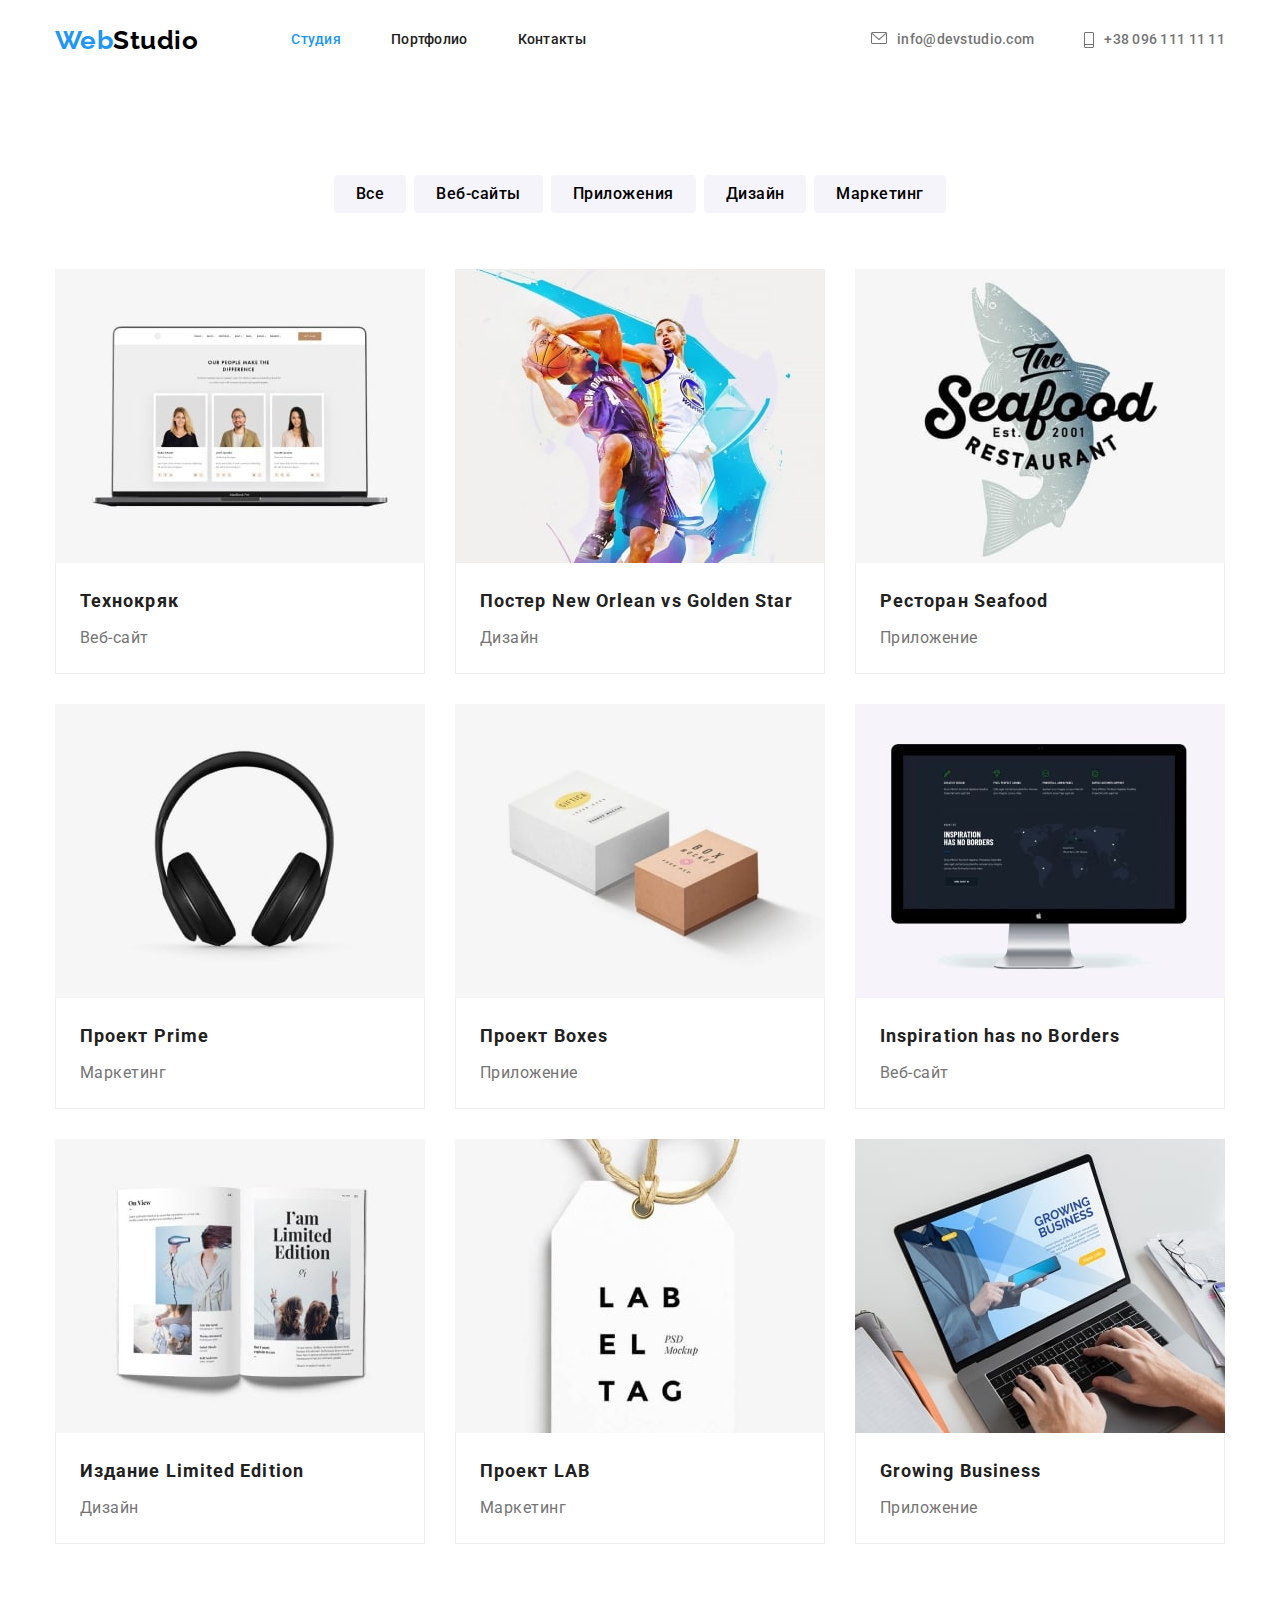
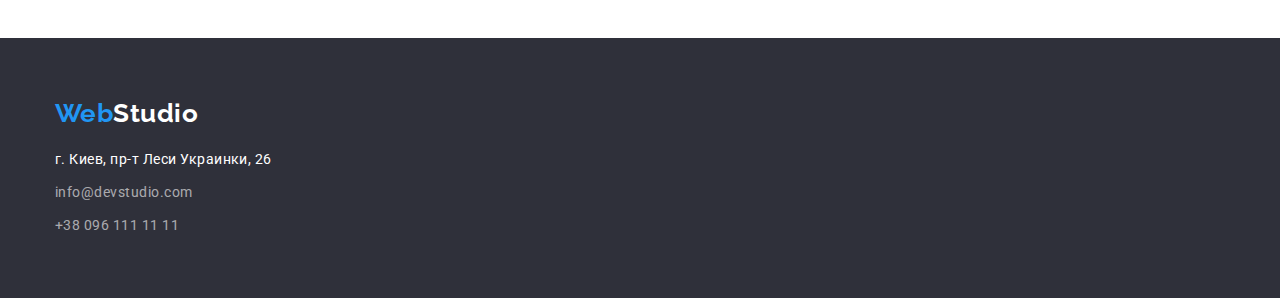
==== portfolio.html @ 9ee57192 "svg псевдокласы" ====
<!DOCTYPE html>
<html lang="ru">

<head>
    <meta charset="UTF-8">
    <meta name="viewport" content="width=device-width, initial-scale=1.0">
    <title>WebStudio</title>
    <link rel="stylesheet" href="./css/normalize.css">
    <link
        href="https://fonts.googleapis.com/css2?family=Raleway:wght@700&family=Roboto:wght@400;500;700;900&display=swap"
        rel="stylesheet">
    <link rel="stylesheet" href="./css/style.css">
    
</head>

<body>
    <header class="header">
        <div class="container">
            <nav class="hn">
                <ul class="header-nav res-marg-pad">
                    <li class="item">
                        <a href="./index.html" class="logo">
                            Web<span class="logo-studio">Studio</span>
                        </a>
                    </li>
                    <li class="item">
                        <a class="header-nav-static header-hover current" href="./index.html">Студия</a>
                    </li>
                    <li class="item">
                        <a class="header-nav-static header-hover" href="./portfolio.html">Портфолио</a>
                    </li>
                    <li class="item">
                        <a class="header-nav-static header-hover" href="#">Контакты</a>
                    </li>
                </ul>
            </nav>
            <ul class="header-cont res-marg-pad">
                <li class="item">
                    <a class="header-cont-static header-hover mail" href="mailto:info@devstudio.com">info@devstudio.com</a>
                </li>
                <li class="item">
                    <a class="header-cont-static header-hover tel" href="tel:+380961111111">+38 096 111 11 11</a>
                </li>
            </ul>
        </div>
    </header>
    <main class="main">
        <section class="main-portfolio">
            <div class="container">
                <div class="container-list">
                    <h2 class="name visually-hidden res-marg-pad">Наши проекты</h2>
                    <ul class="main-portfolio-list res-marg-pad">
                        <li class="item">
                            <button class="bt" type="button">Все</button>
                        </li>
                        <li class="item">
                            <button class="bt" type="button">Веб-сайты</button>
                        </li>
                        <li class="item">
                            <button class="bt" type="button">Приложения</button>
                        </li>
                        <li class="item">
                            <button class="bt" type="button">Дизайн</button>
                        </li>
                        <li class="item">
                            <button class="bt" type="button">Маркетинг</button>
                        </li>
                    </ul>
                </div>
                <div class="container-project">
                    <ul class="main-portfolio-project res-marg-pad">
                        <li class="item">
                            <a href="#" class="link">
                                <img src="./images/technocrack.jpg" alt="Технокряк" width="370" class="img">
                                <div class="frame">
                                    <h2 class="name res-marg-pad">Технокряк</h2>
                                    <p class="project res-marg-pad">Веб-сайт</p>
                                </div>
                            </a>
                        </li>
                        <li class="item">
                            <a href="#" class="link">
                                <img src="./images/poster.jpg" alt="Постер New Orlean vs Golden Star" width="370" class="img">
                                <div class="frame">
                                    <h2 class="name res-marg-pad">Постер New Orlean vs Golden Star</h2>
                                    <p class="project res-marg-pad">Дизайн</p>
                                </div>
                            </a>
                        </li>
                        <li class="item">
                            <a href="#" class="link">
                                <img src="./images/seafood.jpg" alt="Ресторан Seafood" width="370" class="img">
                                <div class="frame">
                                    <h2 class="name res-marg-pad">Ресторан Seafood</h2>
                                    <p class="project res-marg-pad">Приложение</p>
                                </div>
                            </a>
                        </li>
                        <li class="item">
                            <a href="#" class="link">
                                <img src="./images/prime.jpg" alt="Проект Prime" width="370" class="img">
                                <div class="frame">         
                                    <h2 class="name res-marg-pad">Проект Prime</h2>
                                    <p class="project res-marg-pad">Маркетинг</p>
                                </div>
                            </a>
                        </li>
                        <li class="item">
                            <a href="#" class="link">
                                <img src="./images/boxes.jpg" alt="Проект Boxes" width="370" class="img">
                                <div class="frame">
                                    <h2 class="name res-marg-pad">Проект Boxes</h2>
                                    <p class="project res-marg-pad">Приложение</p>
                                </div>
                            </a>
                        </li>
                        <li class="item">
                            <a href="#" class="link">
                                <img src="./images/borders.jpg" alt="Inspiration has no Borders" width="370" class="img">
                                <div class="frame">
                                    <h2 class="name res-marg-pad">Inspiration has no Borders</h2>
                                    <p class="project res-marg-pad">Веб-сайт</p>
                                </div>
                            </a>
                        </li>
                        <li class="item">
                            <a href="#" class="link">
                                <img src="./images/edition.jpg" alt="Издание Limited Edition" width="370" class="img">
                                <div class="frame">
                                    <h2 class="name res-marg-pad">Издание Limited Edition</h2>
                                    <p class="project res-marg-pad">Дизайн</p>
                                </div>
                            </a>
                        </li>
                        <li class="item">
                            <a href="#" class="link">
                                <img src="./images/lab.jpg" alt="Проект LAB" width="370" class="img">
                                <div class="frame">
                                    <h2 class="name res-marg-pad">Проект LAB</h2>
                                    <p class="project res-marg-pad">Маркетинг</p>
                                </div>
                            </a>
                        </li>
                        <li class="item">
                            <a href="#" class="link">
                                <img src="./images/growing.jpg" alt="Growing Business" width="370" class="img">
                                <div class="frame">
                                    <h2 class="name res-marg-pad">Growing Business</h2>
                                    <p class="project res-marg-pad">Приложение</p>
                                </div>
                            </a>
                        </li>
                    </ul>
                </div>
            </div>
        </section>
    </main>
    <footer class="footer">
        <div class="container">
            <a href="./index.html" class="logo">
                Web<span class="logo-studio">Studio</span>
            </a>
            <address class="footer-address">
                <a href="#" class="footer-address-geo">г. Киев, пр-т Леси Украинки, 26</a>
                <a href="mailto:info@devstudio.com" class="footer-address-mail">info@devstudio.com</a>
                <a href="tel:+380961111111" class="footer-address-tel">+38 096 111 11 11</a>
            </address>
        </div>
    </footer>

</body>

</html>
---- css/style.css ----
:root {
  --white-text: rgba(255, 255, 255, 1);
  --blue-text: rgba(33, 150, 243, 1);
  --black-logo: rgba(0, 0, 0, 1);
  --black-text: rgba(33, 33, 33, 1);
  --gray-text: rgba(117, 117, 117, 1);
  --gray-op06-text: rgba(255, 255, 255, 0.6);
  --bgr-hero-footer: rgba(47, 48, 58, 1);
  --bgr-wgray: rgba(245, 244, 250, 1);
  --gray-border: rgba(238, 238, 238, 1);
  --gray-header-line: rgba(236, 236, 236, 1);
  --set-gap: 30px;
  --bgr-hero: rgba(47, 48, 58, 0.4);
}

body {
  font-family: 'Roboto', sans-serif;
  font-style: normal;
  letter-spacing: 0.03em;
  color: var(--black-text);
  background-color: var(--white-text);
  margin: 0;
}

.visually-hidden {
  position: absolute;
  clip: rect(0 0 0 0);
  width: 1px;
  height: 1px;
  margin: -1px;
}

.res-marg-pad {
  margin: 0;
  padding: 0;
}

.container {
  max-width: 1170px;
  padding: 0 15px;
  margin: 0 auto;
}

.img {
  display: block; /*убрать отступ картинки внизу */
  max-width: 100%;
  height: auto;
}

section:not(.main-hero) {
  /*все селекторы кроме Героя*/
  padding-top: 94px;
}

section:last-child {
  /*последний селектор страницы*/
  padding-bottom: 94px;
}

/*Logo*/

.logo {
  font-family: 'Raleway', sans-serif;
  font-weight: 700;
  font-size: 26px;
  line-height: 1.19;
  text-decoration: none;
  color: var(--blue-text);
}

.header .logo-studio {
  color: var(--black-logo);
}

.footer .logo-studio {
  color: var(--white-text);
}

/*Header*/

.header-hover {
  font-weight: 500;
  font-size: 14px;
  line-height: 1.14;
  letter-spacing: 0.02em;
  text-decoration: none;

  padding: 32px 0;
  display: block;
}

.header-cont-static {
  color: var(--gray-text);
  display: inline-flex;
}

/*icon mail*/
.header-cont .mail::before {
  content: '';
  width: 16px;
  height: 12px;
  margin-right: 10px;
  background-size: contain;
  background-image: url(../images/svg/mail.svg);
}

/*icon tel*/
.header-cont .tel::before {
  content: '';
  width: 10px;
  height: 16px;
  margin-right: 10px;
  background-size: contain;
  background-image: url(../images/svg/tel.svg);
}

.header-hover:hover,
.header-hover:focus {
  color: var(--blue-text);
}

.header-nav-static {
  color: var(--black-text);
}

.header-nav .header-hover.current {
  color: var(--blue-text);
}

.header-cont {
  margin-left: auto;
}

.header-nav,
.header-cont,
.header .container {
  display: flex;
  align-items: center;
}

.header .logo {
  padding: 25px 0;
  display: block;
}

.header-nav .item:first-child {
  margin-right: 93px;
}

/*начиная с 2-ог елемента кроме последнего*/
.header-nav .item:nth-child(1n + 2):not(:last-child) {
  margin-right: 50px;
}

.header-cont .item:first-child {
  margin-right: 50px;
}

/*линия внизу header*/
/*.header {
  border-bottom: 1px solid var(--gray-header-line); 
}*/
.line {
  outline: 0.5px solid var(--gray-header-line);
}

/*Main*/
/*hero*/
.main-hero {
  max-width: 1600px;
  height: 600px;
  text-align: center;
  background-color: grey;

  margin-left: auto;
  margin-right: auto;
  background-image: linear-gradient(
      to right,
      rgba(47, 48, 58, 0.4),
      rgba(47, 48, 58, 0.4)
    ),
    url(../images/hero.jpg);
  background-repeat: no-repeat;
  background-size: cover;
  background-position: center;
}

.main-hero-tittle {
  font-weight: 900;
  font-size: 44px;
  line-height: 1.36;
  letter-spacing: 0.06em;
  text-transform: uppercase;
  color: var(--white-text);
}

.main-hero-bt {
  border: none;
  font-weight: 700;
  font-size: 16px;
  line-height: 1.88;
  letter-spacing: 0.06em;
  color: var(--white-text);
  background-color: var(--blue-text);

  padding: 10px 32px;
  border-radius: 4px;
  margin-top: 30px;
}

.main-hero-container {
  padding-top: 200px;
  padding-bottom: 200px;
  max-width: 696px;
  margin: 0 auto;
}

/*accomplishments*/
.main-accomplishments .name {
  font-weight: 700;
  font-size: 14px;
  line-height: 1.14;
  text-transform: uppercase;

  margin-top: 30px;
}

.main-accomplishments .item .description {
  font-size: 14px;
  line-height: 1.71;
  color: var(--gray-text);

  margin: 10px 0 0 0;
}

.main-accomplishments-ul {
  display: flex;
  flex-wrap: wrap;
  margin-right: calc(-1 * var(--set-gap));
}

.main-accomplishments-ul .item {
  flex-basis: calc(100% / 4 - var(--set-gap));
  margin-right: var(--set-gap);
}

/*icon*/
.main-accomplishments-ul .item::before {
  height: 120px;

  content: '';
  display: block;
  background-color: var(--bgr-wgray);
  border-radius: 4px;
  background-size: 70px;
  background-repeat: no-repeat;
  background-position: 100px 25px;
}

.main-accomplishments-ul .antenna::before {
  background-image: url(../images/svg/antenna.svg);
}

.main-accomplishments-ul .clock::before {
  background-image: url(../images/svg/clock.svg);
}

.main-accomplishments-ul .diagram::before {
  background-image: url(../images/svg/diagram.svg);
}

.main-accomplishments-ul .astronaut::before {
  background-image: url(../images/svg/astronaut.svg);
}

/*employment*/
.main-employment h2,
.main-team h2 {
  font-weight: 700;
  font-size: 36px;
  line-height: 1.17;
  text-align: center;
}

.main-employment-ul {
  display: flex;
  margin-top: 50px;
  flex-wrap: wrap;
  margin-right: calc(-1 * var(--set-gap));
}

.main-employment-ul .item {
  flex-basis: calc(100% / 3 - var(--set-gap));
  margin-right: var(--set-gap);
}

/*team*/
.main-team {
  background-color: var(--bgr-wgray);
}

.main-team-ul .name,
.main-team-ul .specialty {
  font-size: 16px;
  line-height: 1.9;
}

.main-team-ul .name {
  font-weight: 500;

  margin-top: 30px;
  text-align: center;
}

.main-team-ul .specialty {
  color: var(--gray-text);

  margin-top: 10px;
  text-align: center;
}

.main-team-ul {
  display: flex;
  margin-top: 50px;
  flex-wrap: wrap;
  margin-right: calc(-1 * var(--set-gap));
}

.main-team .item {
  background-color: var(--white-text);

  border-radius: 0px 0px 4px 4px;
  box-shadow: 0px 1px 3px rgba(0, 0, 0, 0.12), 0px 1px 1px rgba(0, 0, 0, 0.14),
    0px 2px 1px rgba(0, 0, 0, 0.2);

  /*display: inline-block;*/
  flex-basis: calc(100% / 4 - var(--set-gap));
  margin-right: var(--set-gap);
}

/*icon*/
.main-team .social-networks {
  height: 44px;

  margin: 16px 32px 30px 32px;

  display: flex;
}

.social-networks .link {
  background-size: cover;
  background-position: center;
  background-repeat: no-repeat;
  width: 44px;
}

.social-networks .link:not(:last-child) {
  margin-right: 10px;
}

.social-networks .instagram {
  background-image: url(../images/svg/instagram.svg);
}

.social-networks .twitter {
  background-image: url(../images/svg/twitter.svg);
}

.social-networks .facebook {
  background-image: url(../images/svg/facebook.svg);
}

.social-networks .linkedin {
  background-image: url(../images/svg/linkedin.svg);
}

/*Footer*/

.footer {
  background-color: var(--bgr-hero-footer);
}

.footer-address a {
  font-size: 14px;
  line-height: 1.7;

  display: block;
}

.footer-address-geo {
  color: var(--white-text);
  text-decoration: none;
}

.footer-address-mail,
.footer-address-tel {
  color: var(--gray-op06-text);
  text-decoration: none;
}

.footer-address a:focus,
.footer-address a:hover {
  color: var(--white-text);
}

.footer .container {
  padding-top: 60px;
  padding-bottom: 60px;
}

.footer-address {
  margin-top: 20px;
}

.footer-address a:not(:first-child) {
  margin-top: 9px;
}

/*Портфолио*/

.main {
  background-color: var(--white-text);
}

/*portfolio button*/
.main-portfolio-list .bt {
  font-family: 'Roboto', sans-serif;
  border: none;
  background-color: var(--bgr-wgray);
  font-weight: 500;
  font-size: 16px;
  line-height: 1.62;
  letter-spacing: 0.03em;

  padding: 6px 22px;
  border-radius: 4px;
}

.main-portfolio-list .bt:hover,
.main-portfolio-list .bt:focus {
  background-color: var(--blue-text);
  color: var(--white-text);
}

.main-portfolio-list {
  display: flex;
}

.container-list {
  max-width: 612px;
  margin: 0 auto;
  padding-bottom: 22px;
}

.main-portfolio-list .item:not(:last-child) {
  margin-right: 8px;
}

/*project*/
.main-portfolio-project .link {
  text-decoration: none;
}

.main-portfolio-project .name {
  font-weight: 700;
  font-size: 18px;
  line-height: 2;
  letter-spacing: 0.06em;
  color: var(--black-text);
}

.main-portfolio-project .project {
  font-size: 16px;
  line-height: 1.87;
  color: var(--gray-text);
}

.container-project {
  padding-top: 34px;
}

.main-portfolio-project {
  display: flex;
  flex-wrap: wrap;
  margin-right: calc(-1 * var(--set-gap));
  margin-top: calc(-1 * var(--set-gap));
}

.main-portfolio-project > .item {
  flex-basis: calc(100% / 3 - var(--set-gap));
  margin-right: var(--set-gap);
  margin-top: var(--set-gap);
}

.main-portfolio-project > .item:hover {
  box-shadow: 0px 1px 1px rgba(0, 0, 0, 0.12), 0px 4px 4px rgba(0, 0, 0, 0.06),
    1px 4px 6px rgba(0, 0, 0, 0.16);
}

.main-portfolio-project .frame {
  border-left: 1px solid var(--gray-border);
  border-right: 1px solid var(--gray-border);
  border-bottom: 1px solid var(--gray-border);
  padding: 20px 24px;
}

.main-portfolio-project .project {
  margin-top: 4px;
}
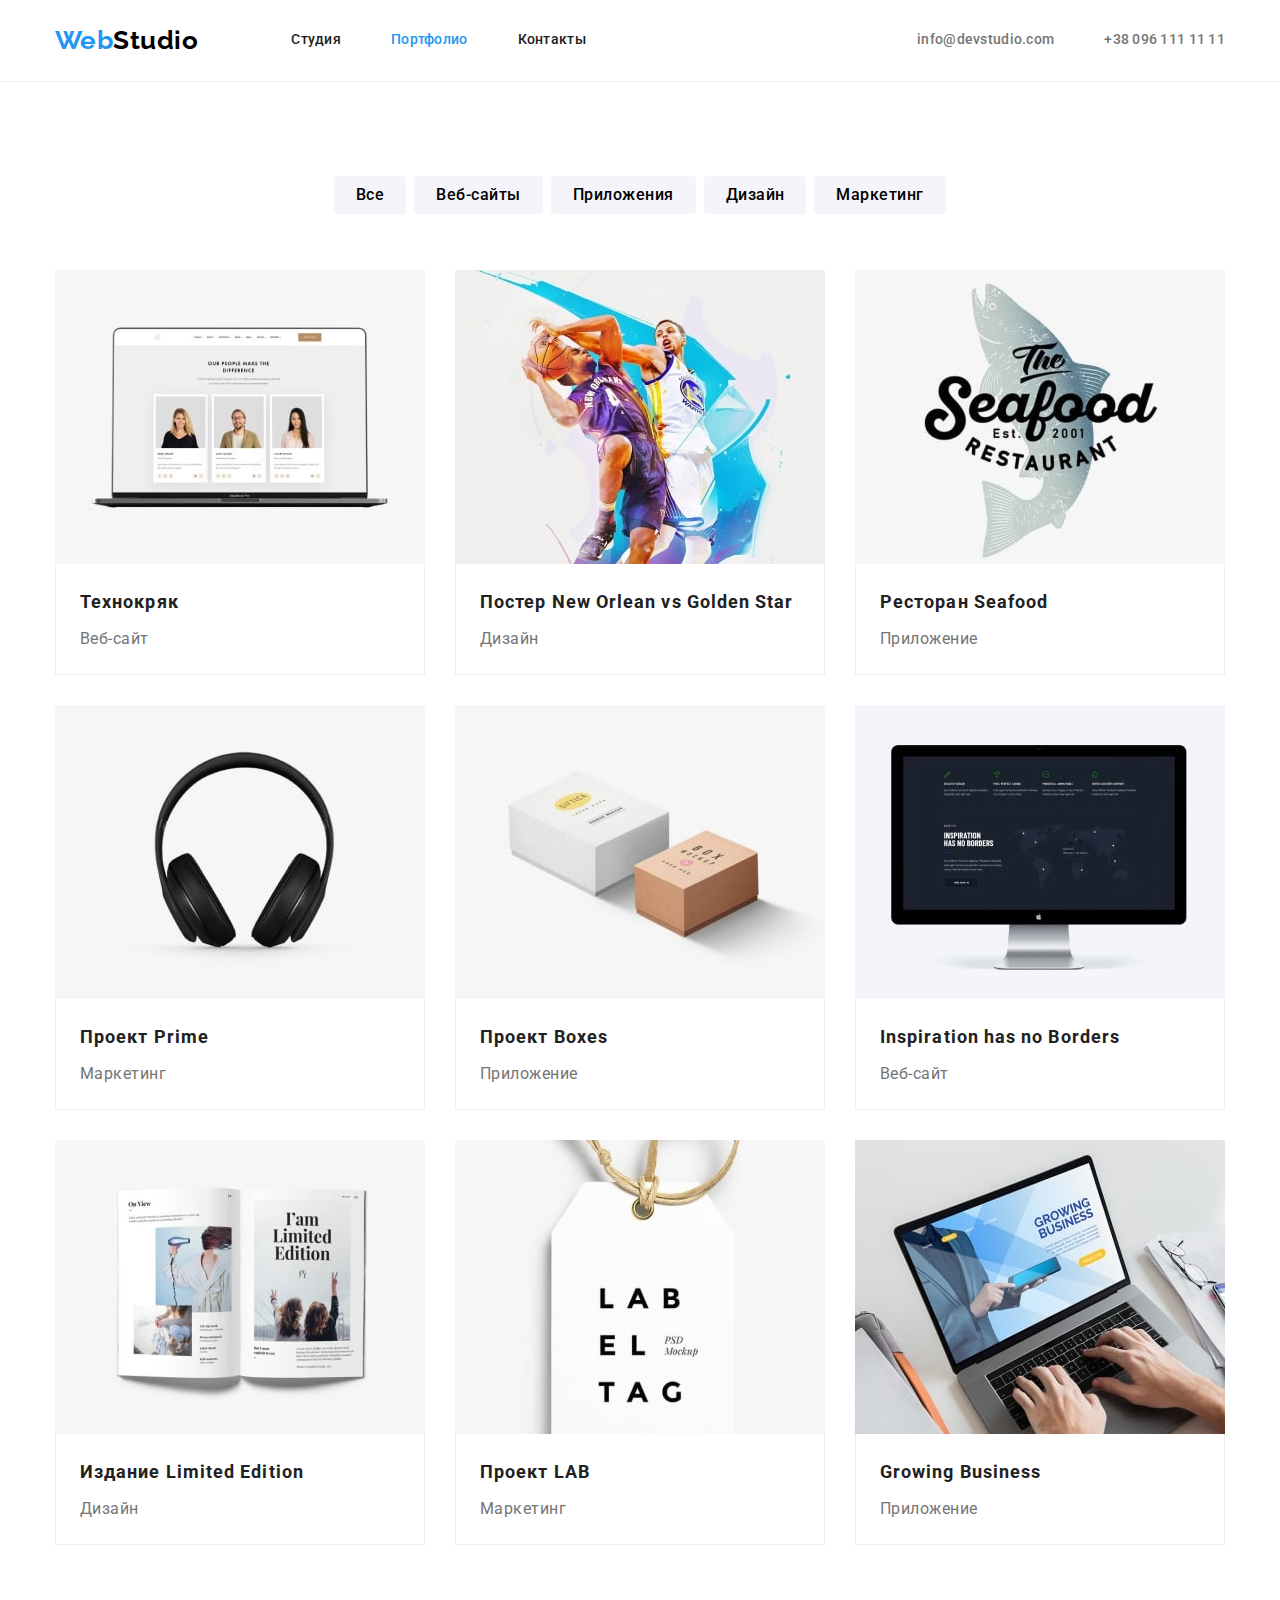
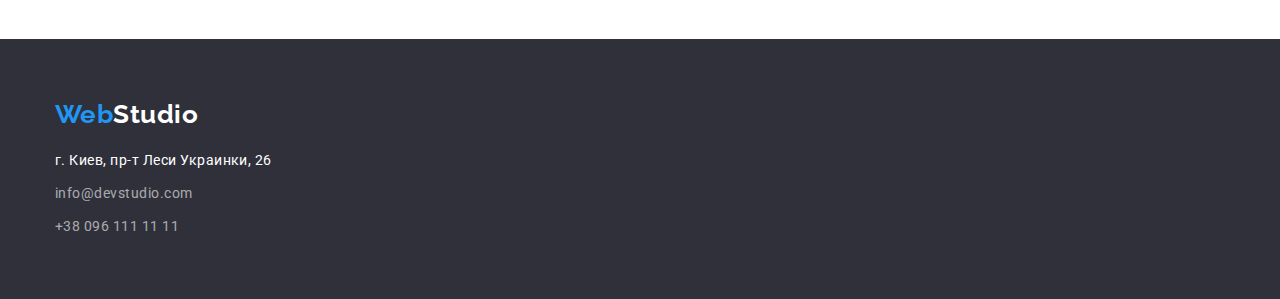
==== commit 2da148f4: "sprinte" ====
--- a/portfolio.html
+++ b/portfolio.html
@@ -24,10 +24,10 @@
                         </a>
                     </li>
                     <li class="item">
-                        <a class="header-nav-static header-hover current" href="./index.html">Студия</a>
+                        <a class="header-nav-static header-hover" href="./index.html">Студия</a>
                     </li>
                     <li class="item">
-                        <a class="header-nav-static header-hover" href="./portfolio.html">Портфолио</a>
+                        <a class="header-nav-static header-hover current" href="./portfolio.html">Портфолио</a>
                     </li>
                     <li class="item">
                         <a class="header-nav-static header-hover" href="#">Контакты</a>
--- a/css/style.css
+++ b/css/style.css
@@ -91,31 +91,27 @@
 
 .header-cont-static {
   color: var(--gray-text);
-  display: inline-flex;
-}
-
-/*icon mail*/
-.header-cont .mail::before {
-  content: '';
-  width: 16px;
-  height: 12px;
+}
+
+/*icon mail, tel*/
+.icon {
+  fill: currentColor;
+
   margin-right: 10px;
-  background-size: contain;
-  background-image: url(../images/svg/mail.svg);
-}
-
-/*icon tel*/
-.header-cont .tel::before {
-  content: '';
-  width: 10px;
-  height: 16px;
-  margin-right: 10px;
-  background-size: contain;
-  background-image: url(../images/svg/tel.svg);
-}
-
-.header-hover:hover,
-.header-hover:focus {
+}
+
+.header-cont,
+.header-cont .item {
+  color: var(--gray-text);
+  display: flex;
+  align-items: center;
+}
+
+/*hover link contact and icon*/
+.header-cont .item:hover .icon,
+.header-cont .item:focus .icon,
+.header .item:hover .header-hover,
+.header .item:focus .header-hover {
   color: var(--blue-text);
 }
 
@@ -132,7 +128,6 @@
 }
 
 .header-nav,
-.header-cont,
 .header .container {
   display: flex;
   align-items: center;
@@ -157,11 +152,8 @@
 }
 
 /*линия внизу header*/
-/*.header {
-  border-bottom: 1px solid var(--gray-header-line); 
-}*/
-.line {
-  outline: 0.5px solid var(--gray-header-line);
+.header {
+  border-bottom: 1px solid var(--gray-header-line);
 }
 
 /*Main*/
@@ -398,11 +390,6 @@
   text-decoration: none;
 }
 
-.footer-address a:focus,
-.footer-address a:hover {
-  color: var(--white-text);
-}
-
 .footer .container {
   padding-top: 60px;
   padding-bottom: 60px;
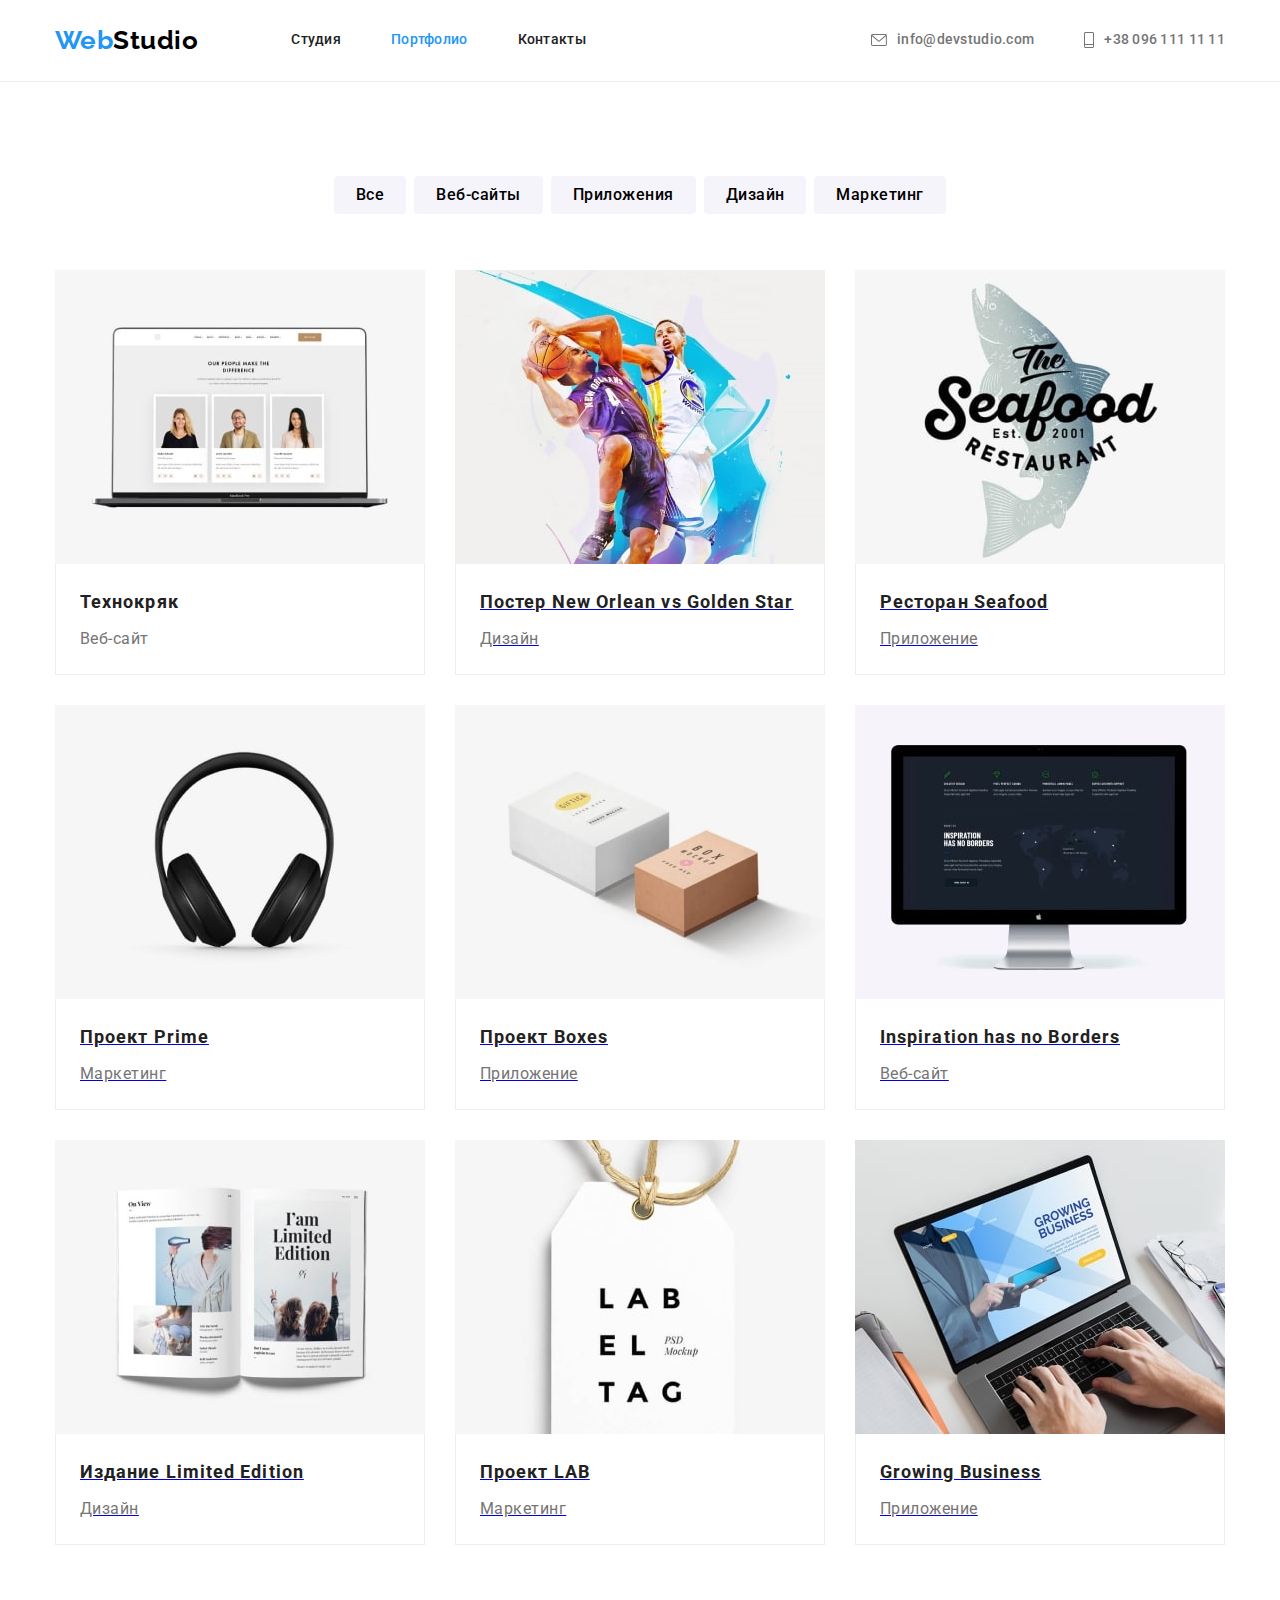
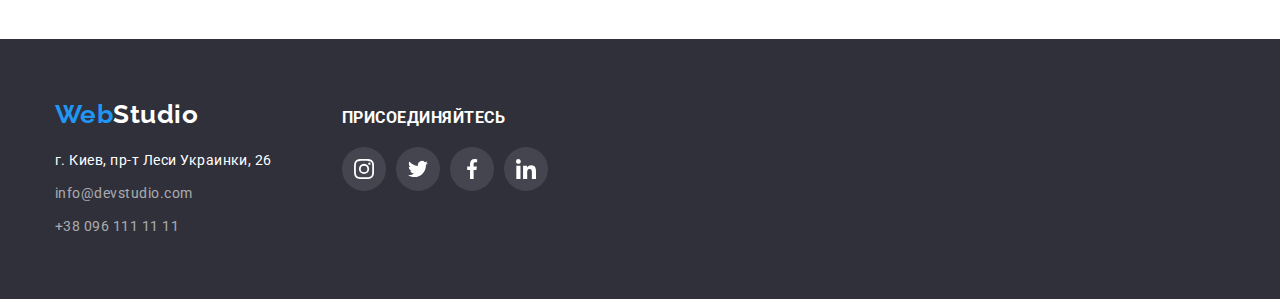
==== commit 3d479481: "sprinte the end" ====
--- a/portfolio.html
+++ b/portfolio.html
@@ -36,10 +36,21 @@
             </nav>
             <ul class="header-cont res-marg-pad">
                 <li class="item">
-                    <a class="header-cont-static header-hover mail" href="mailto:info@devstudio.com">info@devstudio.com</a>
+    
+                    <a class="header-cont-static header-hover hover" href="mailto:info@devstudio.com">
+                        <svg class="icon" width="16" height="12">
+                            <use href="./images/svg/sprite.svg#icon-mail"></use>
+                        </svg>
+                        info@devstudio.com
+                    </a>
                 </li>
                 <li class="item">
-                    <a class="header-cont-static header-hover tel" href="tel:+380961111111">+38 096 111 11 11</a>
+    
+                    <a class="header-cont-static header-hover hover" href="tel:+380961111111">
+                        <svg class="icon" width="10" height="16">
+                            <use href="./images/svg/sprite.svg#icon-tel"></use>
+                        </svg>
+                        +38 096 111 11 11</a>
                 </li>
             </ul>
         </div>
@@ -70,12 +81,11 @@
                 <div class="container-project">
                     <ul class="main-portfolio-project res-marg-pad">
                         <li class="item">
-                            <a href="#" class="link">
-                                <img src="./images/technocrack.jpg" alt="Технокряк" width="370" class="img">
-                                <div class="frame">
+                            
+                            <img src="./images/technocrack.jpg" alt="Технокряк" width="370" class="img">
+                            <a href="#" class="frame">
                                     <h2 class="name res-marg-pad">Технокряк</h2>
                                     <p class="project res-marg-pad">Веб-сайт</p>
-                                </div>
                             </a>
                         </li>
                         <li class="item">
@@ -155,18 +165,45 @@
             </div>
         </section>
     </main>
-    <footer class="footer">
-        <div class="container">
-            <a href="./index.html" class="logo">
-                Web<span class="logo-studio">Studio</span>
-            </a>
-            <address class="footer-address">
-                <a href="#" class="footer-address-geo">г. Киев, пр-т Леси Украинки, 26</a>
-                <a href="mailto:info@devstudio.com" class="footer-address-mail">info@devstudio.com</a>
-                <a href="tel:+380961111111" class="footer-address-tel">+38 096 111 11 11</a>
-            </address>
-        </div>
-    </footer>
+        <footer class="footer">
+            <div class="container">
+                <div class="frame-address">
+                    <a href="./index.html" class="logo">
+                        Web<span class="logo-studio">Studio</span>
+                    </a>
+                    <address class="footer-address">
+                        <a href="#" class="footer-address-geo">г. Киев, пр-т Леси Украинки, 26</a>
+                        <a href="mailto:info@devstudio.com" class="footer-address-mail">info@devstudio.com</a>
+                        <a href="tel:+380961111111" class="footer-address-tel">+38 096 111 11 11</a>
+                    </address>
+                </div>
+                <div class="footer-network">
+                    <h2 class=" res-marg-pad">присоединяйтесь</h2>
+                    <div class="social-networks">
+                        <a href="https://www.instagram.com/" class="link">
+                            <svg class="icon-networks" width="20" height="20">
+                                <use href="./images/svg/sprite.svg#icon-instagram"></use>
+                            </svg>
+                        </a>
+                        <a href="https://twitter.com/" class="link">
+                            <svg class="icon-networks" width="20" height="20">
+                                <use href="./images/svg/sprite.svg#icon-twitter"></use>
+                            </svg>
+                        </a>
+                        <a href="https://uk-ua.facebook.com/" class="link">
+                            <svg class="icon-networks" width="20" height="20">
+                                <use href="./images/svg/sprite.svg#icon-facebook"></use>
+                            </svg>
+                        </a>
+                        <a href="https://www.linkedin.com/" class="link">
+                            <svg class="icon-networks" width="20" height="20">
+                                <use href="./images/svg/sprite.svg#icon-linkedin"></use>
+                            </svg>
+                        </a>
+                    </div>
+                </div>
+            </div>
+        </footer>
 
 </body>
 
--- a/css/style.css
+++ b/css/style.css
@@ -5,12 +5,14 @@
   --black-text: rgba(33, 33, 33, 1);
   --gray-text: rgba(117, 117, 117, 1);
   --gray-op06-text: rgba(255, 255, 255, 0.6);
+  --gray-op01-bgicon: rgba(255, 255, 255, 0.1);
   --bgr-hero-footer: rgba(47, 48, 58, 1);
   --bgr-wgray: rgba(245, 244, 250, 1);
   --gray-border: rgba(238, 238, 238, 1);
   --gray-header-line: rgba(236, 236, 236, 1);
   --set-gap: 30px;
   --bgr-hero: rgba(47, 48, 58, 0.4);
+  --bord-customers: rgba(175, 177, 184, 1);
 }
 
 body {
@@ -89,10 +91,6 @@
   display: block;
 }
 
-.header-cont-static {
-  color: var(--gray-text);
-}
-
 /*icon mail, tel*/
 .icon {
   fill: currentColor;
@@ -100,19 +98,18 @@
   margin-right: 10px;
 }
 
+/*hover link contact and icon*/
+.header-hover:hover,
+.header-hover:focus {
+  color: var(--blue-text);
+}
+
 .header-cont,
-.header-cont .item {
+.header-cont .item,
+.header-cont-static {
+  display: flex;
+  align-items: center;
   color: var(--gray-text);
-  display: flex;
-  align-items: center;
-}
-
-/*hover link contact and icon*/
-.header-cont .item:hover .icon,
-.header-cont .item:focus .icon,
-.header .item:hover .header-hover,
-.header .item:focus .header-hover {
-  color: var(--blue-text);
 }
 
 .header-nav-static {
@@ -236,38 +233,19 @@
   margin-right: var(--set-gap);
 }
 
-/*icon*/
-.main-accomplishments-ul .item::before {
-  height: 120px;
-
-  content: '';
-  display: block;
+/*icon accomplishments*/
+.frame-icon {
+  display: flex;
+  justify-content: center;
   background-color: var(--bgr-wgray);
   border-radius: 4px;
-  background-size: 70px;
-  background-repeat: no-repeat;
-  background-position: 100px 25px;
-}
-
-.main-accomplishments-ul .antenna::before {
-  background-image: url(../images/svg/antenna.svg);
-}
-
-.main-accomplishments-ul .clock::before {
-  background-image: url(../images/svg/clock.svg);
-}
-
-.main-accomplishments-ul .diagram::before {
-  background-image: url(../images/svg/diagram.svg);
-}
-
-.main-accomplishments-ul .astronaut::before {
-  background-image: url(../images/svg/astronaut.svg);
+  padding: 25px 0;
 }
 
 /*employment*/
 .main-employment h2,
-.main-team h2 {
+.main-team h2,
+.main-customers h2 {
   font-weight: 700;
   font-size: 36px;
   line-height: 1.17;
@@ -330,8 +308,15 @@
   margin-right: var(--set-gap);
 }
 
-/*icon*/
-.main-team .social-networks {
+.social-networks .link {
+  background-color: var(--white-text);
+  color: var(--gray-text);
+  padding: 12px;
+  border-radius: 50%;
+}
+
+/*icon networks*/
+.social-networks {
   height: 44px;
 
   margin: 16px 32px 30px 32px;
@@ -340,30 +325,55 @@
 }
 
 .social-networks .link {
-  background-size: cover;
-  background-position: center;
-  background-repeat: no-repeat;
-  width: 44px;
+  background-color: var(--white-text);
+  color: var(--gray-text);
+  padding: 12px;
+  border-radius: 50%;
+}
+
+.icon-networks {
+  fill: currentColor;
 }
 
 .social-networks .link:not(:last-child) {
   margin-right: 10px;
 }
 
-.social-networks .instagram {
-  background-image: url(../images/svg/instagram.svg);
-}
-
-.social-networks .twitter {
-  background-image: url(../images/svg/twitter.svg);
-}
-
-.social-networks .facebook {
-  background-image: url(../images/svg/facebook.svg);
-}
-
-.social-networks .linkedin {
-  background-image: url(../images/svg/linkedin.svg);
+/*hover icon networks*/
+.social-networks .link:hover {
+  background-color: var(--blue-text);
+  color: var(--white-text);
+}
+
+/*customers*/
+.main-customers-ul {
+  padding-top: 70px;
+  display: flex;
+  margin-right: calc(-1 * var(--set-gap));
+}
+
+.main-customers-ul .item {
+  border: 1px solid var(--bord-customers);
+  border-radius: 4px;
+  flex-basis: calc(100% / 6 - var(--set-gap));
+  margin-right: var(--set-gap);
+}
+
+.main-customers-ul .link {
+  display: flex;
+  justify-content: center;
+  align-items: center;
+
+  min-height: 88px;
+  color: var(--bord-customers);
+}
+
+.customers-icon {
+  fill: currentColor;
+}
+
+.main-customers-ul .link:hover {
+  color: var(--blue-text);
 }
 
 /*Footer*/
@@ -393,6 +403,7 @@
 .footer .container {
   padding-top: 60px;
   padding-bottom: 60px;
+  display: flex;
 }
 
 .footer-address {
@@ -401,6 +412,32 @@
 
 .footer-address a:not(:first-child) {
   margin-top: 9px;
+}
+
+.frame-address {
+  margin-right: 70px;
+}
+
+/*footer network*/
+.footer-network {
+  padding-top: 10px;
+}
+
+.footer-network h2 {
+  font-size: 16px;
+  line-height: 1.14;
+  color: var(--white-text);
+  text-transform: uppercase;
+}
+
+.footer-network .social-networks {
+  margin: 0;
+  padding-top: 20px;
+}
+
+.footer-network .link {
+  background-color: var(--gray-op01-bgicon);
+  color: var(--white-text);
 }
 
 /*Портфолио*/
@@ -444,9 +481,6 @@
 }
 
 /*project*/
-.main-portfolio-project .link {
-  text-decoration: none;
-}
 
 .main-portfolio-project .name {
   font-weight: 700;
@@ -485,10 +519,13 @@
 }
 
 .main-portfolio-project .frame {
+  text-decoration: none;
   border-left: 1px solid var(--gray-border);
   border-right: 1px solid var(--gray-border);
   border-bottom: 1px solid var(--gray-border);
   padding: 20px 24px;
+
+  display: block;
 }
 
 .main-portfolio-project .project {
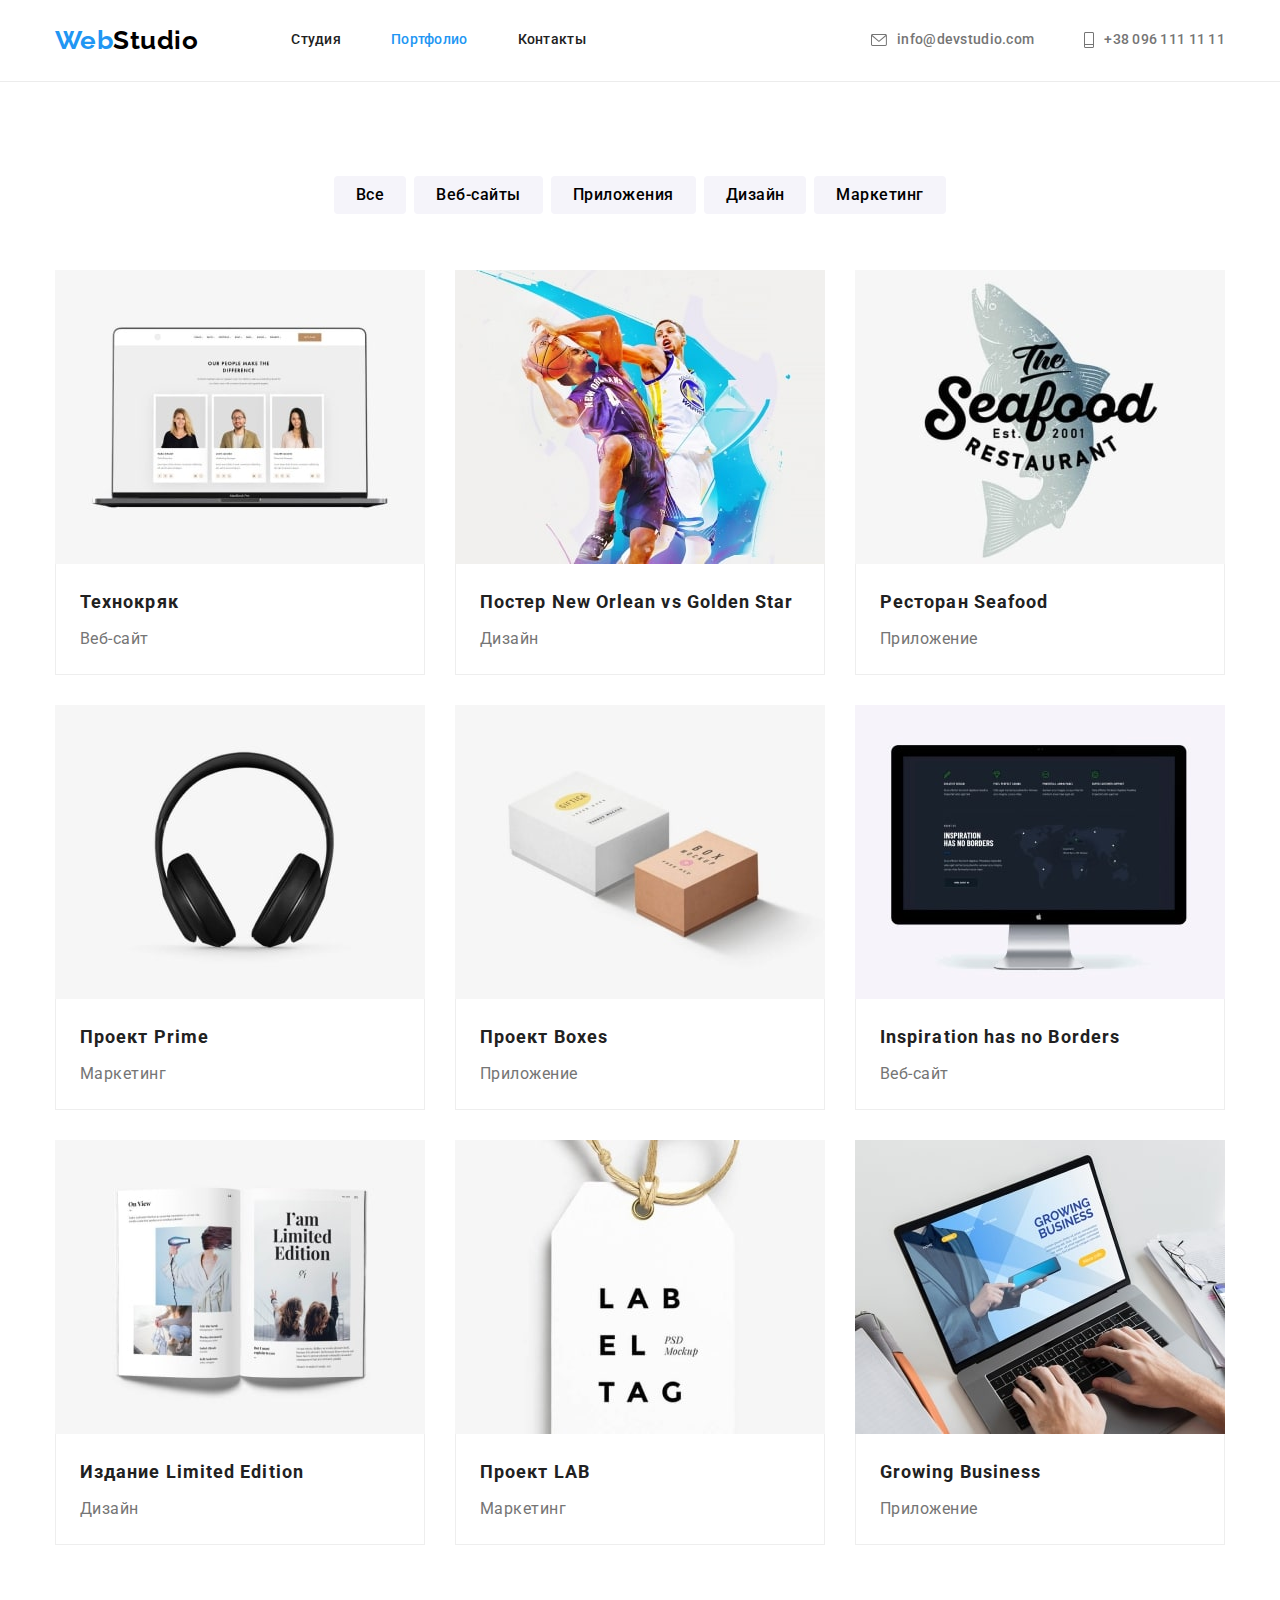
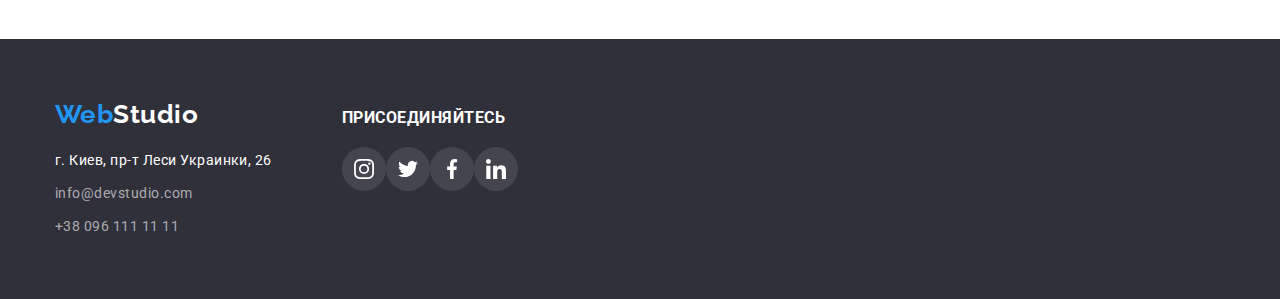
==== commit b2282574: "sprite customers" ====
--- a/portfolio.html
+++ b/portfolio.html
@@ -81,83 +81,66 @@
                 <div class="container-project">
                     <ul class="main-portfolio-project res-marg-pad">
                         <li class="item">
-                            
                             <img src="./images/technocrack.jpg" alt="Технокряк" width="370" class="img">
-                            <a href="#" class="frame">
+                            <a href="#" class="link">
                                     <h2 class="name res-marg-pad">Технокряк</h2>
                                     <p class="project res-marg-pad">Веб-сайт</p>
                             </a>
                         </li>
                         <li class="item">
+                            <img src="./images/poster.jpg" alt="Постер New Orlean vs Golden Star" width="370" class="img">
                             <a href="#" class="link">
-                                <img src="./images/poster.jpg" alt="Постер New Orlean vs Golden Star" width="370" class="img">
-                                <div class="frame">
-                                    <h2 class="name res-marg-pad">Постер New Orlean vs Golden Star</h2>
-                                    <p class="project res-marg-pad">Дизайн</p>
-                                </div>
+                                <h2 class="name res-marg-pad">Постер New Orlean vs Golden Star</h2>
+                                <p class="project res-marg-pad">Дизайн</p>
                             </a>
                         </li>
                         <li class="item">
+                            <img src="./images/seafood.jpg" alt="Ресторан Seafood" width="370" class="img">
                             <a href="#" class="link">
-                                <img src="./images/seafood.jpg" alt="Ресторан Seafood" width="370" class="img">
-                                <div class="frame">
-                                    <h2 class="name res-marg-pad">Ресторан Seafood</h2>
-                                    <p class="project res-marg-pad">Приложение</p>
-                                </div>
+                                <h2 class="name res-marg-pad">Ресторан Seafood</h2>
+                                <p class="project res-marg-pad">Приложение</p>
                             </a>
                         </li>
                         <li class="item">
-                            <a href="#" class="link">
-                                <img src="./images/prime.jpg" alt="Проект Prime" width="370" class="img">
-                                <div class="frame">         
-                                    <h2 class="name res-marg-pad">Проект Prime</h2>
-                                    <p class="project res-marg-pad">Маркетинг</p>
-                                </div>
+                            <img src="./images/prime.jpg" alt="Проект Prime" width="370" class="img">
+                            <a href="#" class="link">      
+                                <h2 class="name res-marg-pad">Проект Prime</h2>
+                                <p class="project res-marg-pad">Маркетинг</p>
                             </a>
                         </li>
                         <li class="item">
+                            <img src="./images/boxes.jpg" alt="Проект Boxes" width="370" class="img">
                             <a href="#" class="link">
-                                <img src="./images/boxes.jpg" alt="Проект Boxes" width="370" class="img">
-                                <div class="frame">
-                                    <h2 class="name res-marg-pad">Проект Boxes</h2>
-                                    <p class="project res-marg-pad">Приложение</p>
-                                </div>
+                                <h2 class="name res-marg-pad">Проект Boxes</h2>
+                                <p class="project res-marg-pad">Приложение</p>
                             </a>
                         </li>
                         <li class="item">
+                            <img src="./images/borders.jpg" alt="Inspiration has no Borders" width="370" class="img">
                             <a href="#" class="link">
-                                <img src="./images/borders.jpg" alt="Inspiration has no Borders" width="370" class="img">
-                                <div class="frame">
-                                    <h2 class="name res-marg-pad">Inspiration has no Borders</h2>
-                                    <p class="project res-marg-pad">Веб-сайт</p>
-                                </div>
+                                <h2 class="name res-marg-pad">Inspiration has no Borders</h2>
+                                <p class="project res-marg-pad">Веб-сайт</p>
                             </a>
                         </li>
                         <li class="item">
+                            <img src="./images/edition.jpg" alt="Издание Limited Edition" width="370" class="img">
                             <a href="#" class="link">
-                                <img src="./images/edition.jpg" alt="Издание Limited Edition" width="370" class="img">
-                                <div class="frame">
-                                    <h2 class="name res-marg-pad">Издание Limited Edition</h2>
-                                    <p class="project res-marg-pad">Дизайн</p>
-                                </div>
+                                <h2 class="name res-marg-pad">Издание Limited Edition</h2>
+                                <p class="project res-marg-pad">Дизайн</p>
                             </a>
                         </li>
                         <li class="item">
+                            <img src="./images/lab.jpg" alt="Проект LAB" width="370" class="img">
                             <a href="#" class="link">
-                                <img src="./images/lab.jpg" alt="Проект LAB" width="370" class="img">
-                                <div class="frame">
-                                    <h2 class="name res-marg-pad">Проект LAB</h2>
-                                    <p class="project res-marg-pad">Маркетинг</p>
-                                </div>
+                                <h2 class="name res-marg-pad">Проект LAB</h2>
+                                <p class="project res-marg-pad">Маркетинг</p>
                             </a>
                         </li>
                         <li class="item">
+                            <img src="./images/growing.jpg" alt="Growing Business" width="370" class="img">
                             <a href="#" class="link">
-                                <img src="./images/growing.jpg" alt="Growing Business" width="370" class="img">
-                                <div class="frame">
-                                    <h2 class="name res-marg-pad">Growing Business</h2>
-                                    <p class="project res-marg-pad">Приложение</p>
-                                </div>
+                                <h2 class="name res-marg-pad">Growing Business</h2>
+                                <p class="project res-marg-pad">Приложение</p>
                             </a>
                         </li>
                     </ul>
--- a/css/style.css
+++ b/css/style.css
@@ -237,9 +237,12 @@
 .frame-icon {
   display: flex;
   justify-content: center;
+  align-items: center;
+
+  min-height: 120px;
   background-color: var(--bgr-wgray);
   border-radius: 4px;
-  padding: 25px 0;
+  /*padding: 25px 0;*/
 }
 
 /*employment*/
@@ -296,7 +299,7 @@
   margin-right: calc(-1 * var(--set-gap));
 }
 
-.main-team .item {
+.main-team-ul > .item {
   background-color: var(--white-text);
 
   border-radius: 0px 0px 4px 4px;
@@ -308,34 +311,36 @@
   margin-right: var(--set-gap);
 }
 
+/*icon networks*/
+.social-networks {
+  height: 44px;
+
+  margin: 16px 32px 30px 32px;
+
+  display: flex;
+
+  justify-content: center;
+  align-items: center;
+}
+
+
 .social-networks .link {
   background-color: var(--white-text);
   color: var(--gray-text);
-  padding: 12px;
   border-radius: 50%;
-}
-
-/*icon networks*/
-.social-networks {
+  width: 44px;
   height: 44px;
 
-  margin: 16px 32px 30px 32px;
-
-  display: flex;
-}
-
-.social-networks .link {
-  background-color: var(--white-text);
-  color: var(--gray-text);
-  padding: 12px;
-  border-radius: 50%;
+  display: flex;
+  justify-content: center;
+  align-items: center;
 }
 
 .icon-networks {
   fill: currentColor;
 }
 
-.social-networks .link:not(:last-child) {
+.social-networks .item:not(:last-child) {
   margin-right: 10px;
 }
 
@@ -353,19 +358,19 @@
 }
 
 .main-customers-ul .item {
+  flex-basis: calc(100% / 6 - var(--set-gap));
+  margin-right: var(--set-gap);
+}
+
+.main-customers-ul .link {
+  display: flex;
+  justify-content: center;
+  align-items: center;
+
+  min-height: 88px;
+  color: var(--bord-customers);
   border: 1px solid var(--bord-customers);
   border-radius: 4px;
-  flex-basis: calc(100% / 6 - var(--set-gap));
-  margin-right: var(--set-gap);
-}
-
-.main-customers-ul .link {
-  display: flex;
-  justify-content: center;
-  align-items: center;
-
-  min-height: 88px;
-  color: var(--bord-customers);
 }
 
 .customers-icon {
@@ -374,6 +379,7 @@
 
 .main-customers-ul .link:hover {
   color: var(--blue-text);
+  border-color: var(--bord-customers);
 }
 
 /*Footer*/
@@ -518,7 +524,7 @@
     1px 4px 6px rgba(0, 0, 0, 0.16);
 }
 
-.main-portfolio-project .frame {
+.main-portfolio-project .link {
   text-decoration: none;
   border-left: 1px solid var(--gray-border);
   border-right: 1px solid var(--gray-border);
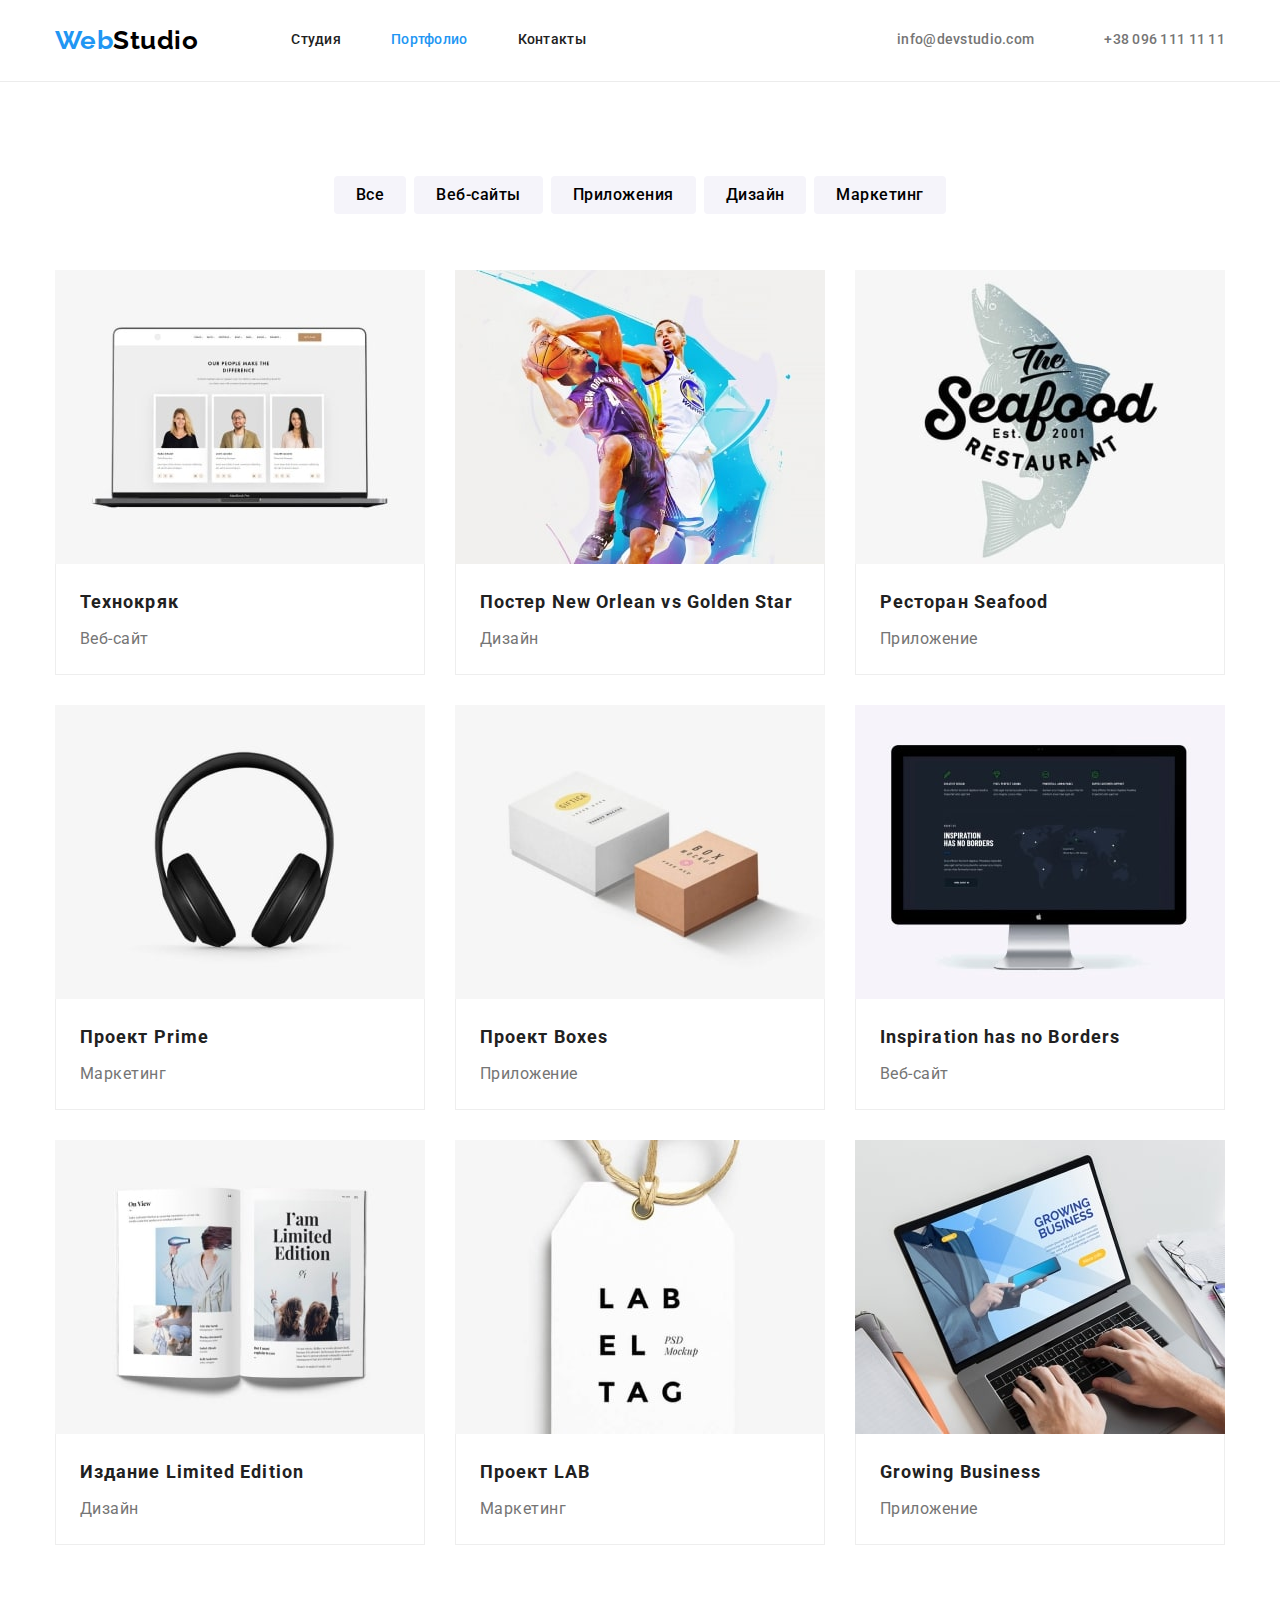
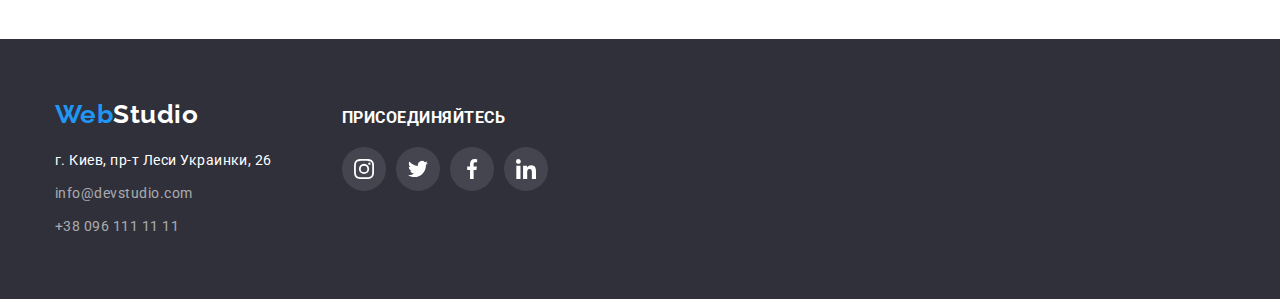
==== commit 37f9b7a5: "sprinte the end" ====
--- a/portfolio.html
+++ b/portfolio.html
@@ -62,19 +62,19 @@
                     <h2 class="name visually-hidden res-marg-pad">Наши проекты</h2>
                     <ul class="main-portfolio-list res-marg-pad">
                         <li class="item">
-                            <button class="bt" type="button">Все</button>
-                        </li>
-                        <li class="item">
-                            <button class="bt" type="button">Веб-сайты</button>
-                        </li>
-                        <li class="item">
-                            <button class="bt" type="button">Приложения</button>
-                        </li>
-                        <li class="item">
-                            <button class="bt" type="button">Дизайн</button>
-                        </li>
-                        <li class="item">
-                            <button class="bt" type="button">Маркетинг</button>
+                            <button class="bt bt-cursor" type="button">Все</button>
+                        </li>
+                        <li class="item">
+                            <button class="bt bt-cursor" type="button">Веб-сайты</button>
+                        </li>
+                        <li class="item">
+                            <button class="bt bt-cursor" type="button">Приложения</button>
+                        </li>
+                        <li class="item">
+                            <button class="bt bt-cursor" type="button">Дизайн</button>
+                        </li>
+                        <li class="item">
+                            <button class="bt bt-cursor" type="button">Маркетинг</button>
                         </li>
                     </ul>
                 </div>
@@ -156,34 +156,42 @@
                     </a>
                     <address class="footer-address">
                         <a href="#" class="footer-address-geo">г. Киев, пр-т Леси Украинки, 26</a>
-                        <a href="mailto:info@devstudio.com" class="footer-address-mail">info@devstudio.com</a>
-                        <a href="tel:+380961111111" class="footer-address-tel">+38 096 111 11 11</a>
+                        <a href="mailto:info@devstudio.com" class="footer-address-mailtel">info@devstudio.com</a>
+                        <a href="tel:+380961111111" class="footer-address-mailtel">+38 096 111 11 11</a>
                     </address>
                 </div>
                 <div class="footer-network">
                     <h2 class=" res-marg-pad">присоединяйтесь</h2>
-                    <div class="social-networks">
-                        <a href="https://www.instagram.com/" class="link">
-                            <svg class="icon-networks" width="20" height="20">
-                                <use href="./images/svg/sprite.svg#icon-instagram"></use>
-                            </svg>
-                        </a>
-                        <a href="https://twitter.com/" class="link">
-                            <svg class="icon-networks" width="20" height="20">
-                                <use href="./images/svg/sprite.svg#icon-twitter"></use>
-                            </svg>
-                        </a>
-                        <a href="https://uk-ua.facebook.com/" class="link">
-                            <svg class="icon-networks" width="20" height="20">
-                                <use href="./images/svg/sprite.svg#icon-facebook"></use>
-                            </svg>
-                        </a>
-                        <a href="https://www.linkedin.com/" class="link">
-                            <svg class="icon-networks" width="20" height="20">
-                                <use href="./images/svg/sprite.svg#icon-linkedin"></use>
-                            </svg>
-                        </a>
-                    </div>
+                    <ul class="social-networks res-marg-pad">
+                        <li class="item">
+                            <a href="https://www.instagram.com/" class="link">
+                                <svg class="icon-networks" width="20" height="20">
+                                    <use href="./images/sprite.svg#icon-instagram"></use>
+                                </svg>
+                            </a>
+                        </li>
+                        <li class="item">
+                            <a href="https://twitter.com/" class="link">
+                                <svg class="icon-networks" width="20" height="20">
+                                    <use href="./images/sprite.svg#icon-twitter"></use>
+                                </svg>
+                            </a>
+                        </li>
+                        <li class="item">
+                            <a href="https://uk-ua.facebook.com/" class="link">
+                                <svg class="icon-networks" width="20" height="20">
+                                    <use href="./images/sprite.svg#icon-facebook"></use>
+                                </svg>
+                            </a>
+                        </li>
+                        <li class="item">
+                            <a href="https://www.linkedin.com/" class="link">
+                                <svg class="icon-networks" width="20" height="20">
+                                    <use href="./images/sprite.svg#icon-linkedin"></use>
+                                </svg>
+                            </a>
+                        </li>
+                    </ul>
                 </div>
             </div>
         </footer>
--- a/css/style.css
+++ b/css/style.css
@@ -49,6 +49,10 @@
   height: auto;
 }
 
+.bt-cursor {
+  cursor: pointer;
+}
+
 section:not(.main-hero) {
   /*все селекторы кроме Героя*/
   padding-top: 94px;
@@ -242,7 +246,6 @@
   min-height: 120px;
   background-color: var(--bgr-wgray);
   border-radius: 4px;
-  /*padding: 25px 0;*/
 }
 
 /*employment*/
@@ -306,7 +309,6 @@
   box-shadow: 0px 1px 3px rgba(0, 0, 0, 0.12), 0px 1px 1px rgba(0, 0, 0, 0.14),
     0px 2px 1px rgba(0, 0, 0, 0.2);
 
-  /*display: inline-block;*/
   flex-basis: calc(100% / 4 - var(--set-gap));
   margin-right: var(--set-gap);
 }
@@ -318,18 +320,17 @@
   margin: 16px 32px 30px 32px;
 
   display: flex;
-
   justify-content: center;
   align-items: center;
 }
 
-
 .social-networks .link {
+  width: 44px;
+  height: 44px;
+  border-radius: 50%;
+
   background-color: var(--white-text);
   color: var(--gray-text);
-  border-radius: 50%;
-  width: 44px;
-  height: 44px;
 
   display: flex;
   justify-content: center;
@@ -353,6 +354,7 @@
 /*customers*/
 .main-customers-ul {
   padding-top: 70px;
+
   display: flex;
   margin-right: calc(-1 * var(--set-gap));
 }
@@ -363,14 +365,15 @@
 }
 
 .main-customers-ul .link {
+  min-height: 88px;
+  border-radius: 4px;
+
+  color: var(--bord-customers);
+  border: 1px solid var(--bord-customers);
+
   display: flex;
   justify-content: center;
   align-items: center;
-
-  min-height: 88px;
-  color: var(--bord-customers);
-  border: 1px solid var(--bord-customers);
-  border-radius: 4px;
 }
 
 .customers-icon {
@@ -379,7 +382,7 @@
 
 .main-customers-ul .link:hover {
   color: var(--blue-text);
-  border-color: var(--bord-customers);
+  border-color: var(--blue-text);
 }
 
 /*Footer*/
@@ -391,25 +394,25 @@
 .footer-address a {
   font-size: 14px;
   line-height: 1.7;
+  text-decoration: none;
 
   display: block;
 }
 
 .footer-address-geo {
   color: var(--white-text);
-  text-decoration: none;
-}
-
-.footer-address-mail,
-.footer-address-tel {
+}
+
+.footer-address-mailtel {
   color: var(--gray-op06-text);
-  text-decoration: none;
 }
 
 .footer .container {
   padding-top: 60px;
   padding-bottom: 60px;
-  display: flex;
+
+  display: flex;
+  align-items: baseline;
 }
 
 .footer-address {
@@ -425,9 +428,6 @@
 }
 
 /*footer network*/
-.footer-network {
-  padding-top: 10px;
-}
 
 .footer-network h2 {
   font-size: 16px;
@@ -456,11 +456,11 @@
 .main-portfolio-list .bt {
   font-family: 'Roboto', sans-serif;
   border: none;
-  background-color: var(--bgr-wgray);
   font-weight: 500;
   font-size: 16px;
   line-height: 1.62;
   letter-spacing: 0.03em;
+  background-color: var(--bgr-wgray);
 
   padding: 6px 22px;
   border-radius: 4px;
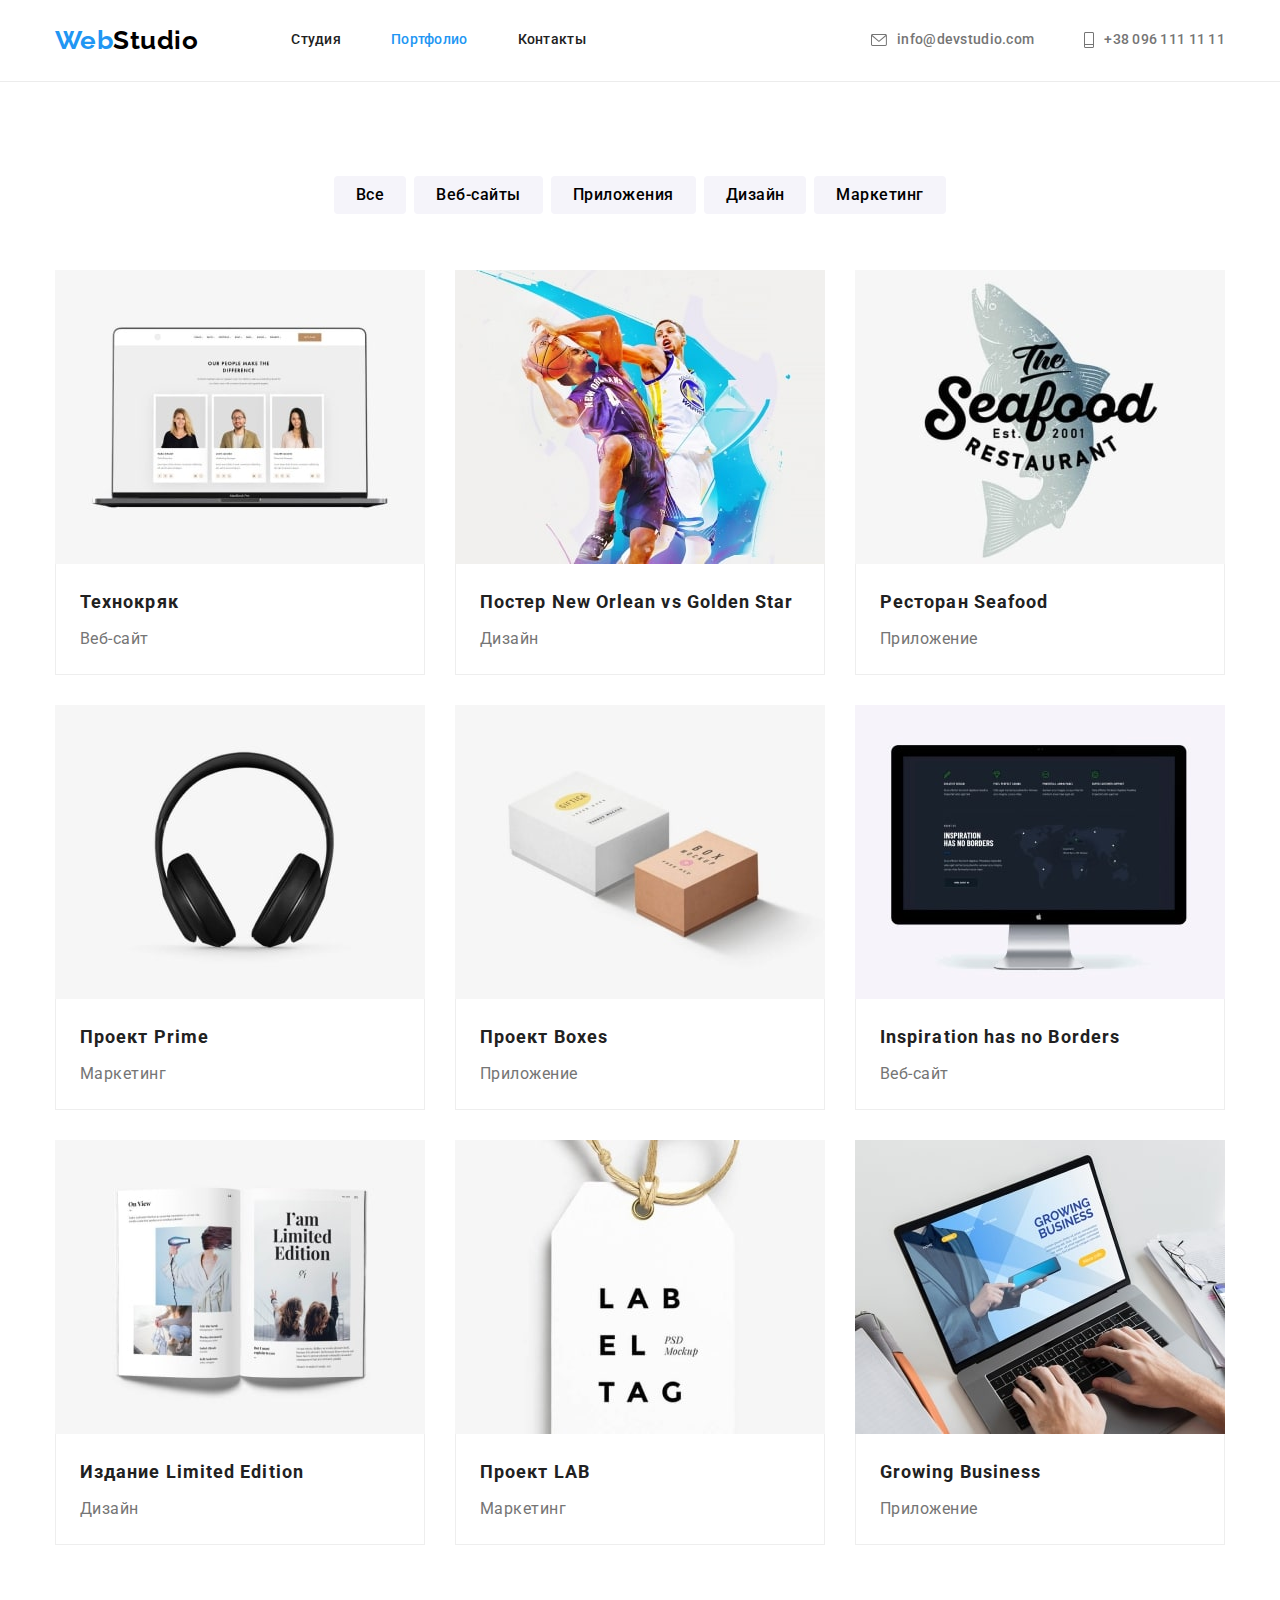
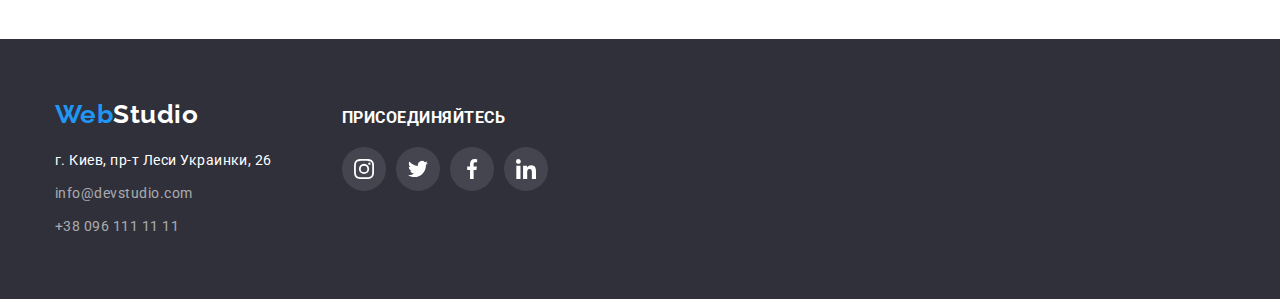
==== commit 66cdaef9: "sprinte the end" ====
--- a/portfolio.html
+++ b/portfolio.html
@@ -39,7 +39,7 @@
     
                     <a class="header-cont-static header-hover hover" href="mailto:info@devstudio.com">
                         <svg class="icon" width="16" height="12">
-                            <use href="./images/svg/sprite.svg#icon-mail"></use>
+                            <use href="./images/sprite.svg#icon-mail"></use>
                         </svg>
                         info@devstudio.com
                     </a>
@@ -48,7 +48,7 @@
     
                     <a class="header-cont-static header-hover hover" href="tel:+380961111111">
                         <svg class="icon" width="10" height="16">
-                            <use href="./images/svg/sprite.svg#icon-tel"></use>
+                            <use href="./images/sprite.svg#icon-tel"></use>
                         </svg>
                         +38 096 111 11 11</a>
                 </li>
